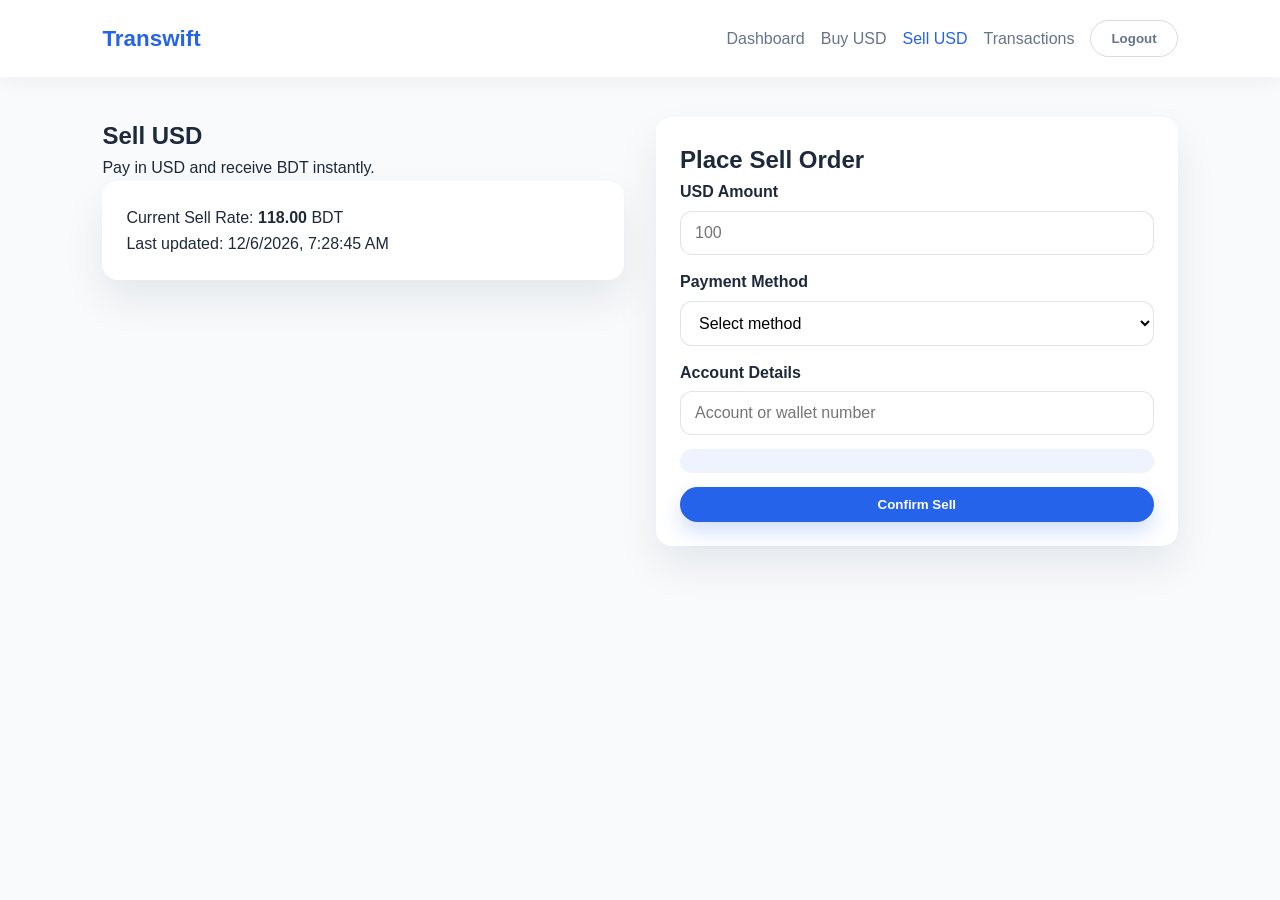
==== sell.html @ 46fa0d20 "Add Transwift USD/BDT exchange website" ====
<!DOCTYPE html>
<html lang="en">
<head>
  <meta charset="UTF-8" />
  <meta name="viewport" content="width=device-width, initial-scale=1.0" />
  <title>Sell USD | Transwift</title>
  <meta name="description" content="Sell USD for BDT instantly with Transwift." />
  <link rel="icon" type="image/svg+xml" href="assets/images/favicon.svg" />
  <link rel="stylesheet" href="css/style.css" />
  <link rel="stylesheet" href="css/dashboard.css" />
  <script defer src="js/main.js"></script>
  <script defer src="js/rates.js"></script>
  <script defer src="js/orders.js"></script>
</head>
<body>
  <header class="site-header">
    <nav class="navbar">
      <a class="logo" href="index.html">Transwift</a>
      <button class="nav-toggle" aria-label="Toggle navigation">☰</button>
      <div class="nav-links">
        <a href="dashboard.html">Dashboard</a>
        <a href="buy.html">Buy USD</a>
        <a href="sell.html" class="active">Sell USD</a>
        <a href="transactions.html">Transactions</a>
        <button class="btn ghost" id="logoutBtn">Logout</button>
      </div>
    </nav>
  </header>

  <main class="order-page">
    <section class="order-summary">
      <h1>Sell USD</h1>
      <p>Pay in USD and receive BDT instantly.</p>
      <div class="card">
        <p>Current Sell Rate: <strong id="sellRate">118.00</strong> BDT</p>
        <p>Last updated: <span id="rateUpdated">--</span></p>
      </div>
    </section>

    <section class="order-form card">
      <h2>Place Sell Order</h2>
      <form id="sellForm" data-type="Sell">
        <label>USD Amount
          <input type="number" id="usdAmount" placeholder="100" required />
        </label>
        <label>Payment Method
          <select id="paymentMethod" required>
            <option value="">Select method</option>
            <option value="Bank Transfer">Bank Transfer</option>
            <option value="bKash">bKash</option>
            <option value="Rocket">Rocket</option>
          </select>
        </label>
        <label>Account Details
          <input type="text" id="accountDetails" placeholder="Account or wallet number" required />
        </label>
        <div class="order-result" id="orderSummary"></div>
        <button class="btn primary" type="submit">Confirm Sell</button>
      </form>
    </section>
  </main>

  <div class="modal" id="orderModal" aria-hidden="true">
    <div class="modal-content">
      <h3>Order Confirmed</h3>
      <p id="modalMessage"></p>
      <button class="btn primary" id="closeModal">Done</button>
    </div>
  </div>
</body>
</html>
---- css/style.css ----
:root {
  --primary: #2563eb;
  --secondary: #1e40af;
  --accent: #10b981;
  --warning: #f59e0b;
  --error: #ef4444;
  --bg: #f8fafc;
  --text: #1e293b;
  --muted: #64748b;
  --white: #ffffff;
  --radius: 16px;
  --shadow: 0 20px 40px rgba(15, 23, 42, 0.08);
}

* {
  box-sizing: border-box;
  margin: 0;
  padding: 0;
  font-family: "Inter", "Segoe UI", sans-serif;
}

body {
  background: var(--bg);
  color: var(--text);
  line-height: 1.6;
}

a {
  text-decoration: none;
  color: inherit;
}

img {
  max-width: 100%;
  display: block;
}

.site-header {
  background: var(--white);
  position: sticky;
  top: 0;
  z-index: 10;
  box-shadow: 0 6px 18px rgba(15, 23, 42, 0.04);
}

.site-header.compact {
  position: static;
  box-shadow: none;
}

.navbar {
  display: flex;
  align-items: center;
  justify-content: space-between;
  padding: 20px 8%;
  gap: 16px;
}

.logo {
  font-size: 1.4rem;
  font-weight: 700;
  color: var(--primary);
}

.nav-links {
  display: flex;
  gap: 16px;
  align-items: center;
}

.nav-links a {
  font-weight: 500;
  color: var(--muted);
}

.nav-links a.active {
  color: var(--primary);
}

.nav-toggle {
  display: none;
  background: none;
  border: none;
  font-size: 1.5rem;
  cursor: pointer;
}

.btn {
  padding: 10px 20px;
  border-radius: 999px;
  border: none;
  font-weight: 600;
  cursor: pointer;
  transition: transform 0.2s ease, box-shadow 0.2s ease;
}

.btn.primary {
  background: var(--primary);
  color: var(--white);
  box-shadow: 0 10px 20px rgba(37, 99, 235, 0.2);
}

.btn.secondary {
  background: rgba(37, 99, 235, 0.1);
  color: var(--primary);
}

.btn.ghost {
  background: transparent;
  border: 1px solid rgba(148, 163, 184, 0.4);
  color: var(--muted);
}

.btn:hover {
  transform: translateY(-1px);
  box-shadow: 0 12px 24px rgba(15, 23, 42, 0.08);
}

.hero {
  display: grid;
  grid-template-columns: repeat(auto-fit, minmax(280px, 1fr));
  gap: 32px;
  align-items: center;
  padding: 80px 8% 40px;
}

.hero-content h1 {
  font-size: clamp(2.3rem, 3vw, 3.4rem);
  margin: 12px 0 16px;
}

.lead {
  color: var(--muted);
  max-width: 560px;
}

.hero-actions {
  display: flex;
  gap: 16px;
  margin-top: 24px;
  flex-wrap: wrap;
}

.pill {
  display: inline-flex;
  padding: 6px 12px;
  border-radius: 999px;
  background: rgba(16, 185, 129, 0.12);
  color: var(--accent);
  font-weight: 600;
}

.hero-card {
  background: var(--white);
  padding: 28px;
  border-radius: var(--radius);
  box-shadow: var(--shadow);
}

.rate-grid {
  display: grid;
  grid-template-columns: repeat(2, 1fr);
  gap: 16px;
  margin: 16px 0;
}

.rate-grid strong {
  font-size: 1.6rem;
}

.rate-updated {
  color: var(--muted);
  font-size: 0.9rem;
}

.trend {
  display: flex;
  gap: 12px;
  margin-top: 12px;
}

.trend-indicator {
  padding: 4px 10px;
  border-radius: 999px;
  font-size: 0.8rem;
  font-weight: 600;
}

.trend-indicator.up {
  background: rgba(16, 185, 129, 0.15);
  color: var(--accent);
}

.trend-indicator.down {
  background: rgba(239, 68, 68, 0.12);
  color: var(--error);
}

.section {
  padding: 40px 8% 20px;
}

.section-header {
  display: flex;
  flex-direction: column;
  gap: 8px;
  margin-bottom: 24px;
}

.section-header p {
  color: var(--muted);
}

.card {
  background: var(--white);
  border-radius: var(--radius);
  padding: 24px;
  box-shadow: var(--shadow);
}

.calculator {
  display: grid;
  gap: 16px;
  grid-template-columns: repeat(auto-fit, minmax(200px, 1fr));
  align-items: end;
}

label {
  display: flex;
  flex-direction: column;
  gap: 6px;
  font-weight: 600;
  color: var(--text);
}

input,
select,
textarea {
  padding: 12px 14px;
  border-radius: 12px;
  border: 1px solid rgba(148, 163, 184, 0.3);
  background: #fff;
  font-size: 1rem;
}

.features .feature-grid {
  display: grid;
  gap: 20px;
  grid-template-columns: repeat(auto-fit, minmax(220px, 1fr));
}

.site-footer {
  display: grid;
  grid-template-columns: repeat(auto-fit, minmax(200px, 1fr));
  gap: 24px;
  padding: 40px 8%;
  background: #0f172a;
  color: #e2e8f0;
  margin-top: 60px;
}

.site-footer a {
  color: #cbd5f5;
  display: block;
  margin-top: 8px;
}

.muted {
  color: var(--muted);
}

.helper {
  color: var(--muted);
  margin-top: 12px;
}

.badge {
  display: inline-flex;
  padding: 4px 10px;
  border-radius: 999px;
  font-size: 0.8rem;
  font-weight: 600;
}

.badge.pending {
  background: rgba(245, 158, 11, 0.15);
  color: var(--warning);
}

.badge.completed {
  background: rgba(16, 185, 129, 0.15);
  color: var(--accent);
}

.badge.cancelled {
  background: rgba(239, 68, 68, 0.15);
  color: var(--error);
}

.modal {
  position: fixed;
  inset: 0;
  background: rgba(15, 23, 42, 0.4);
  display: none;
  align-items: center;
  justify-content: center;
  padding: 24px;
}

.modal.active {
  display: flex;
}

.modal-content {
  background: var(--white);
  padding: 24px;
  border-radius: var(--radius);
  max-width: 380px;
  text-align: center;
  box-shadow: var(--shadow);
}

.toast {
  position: fixed;
  top: 20px;
  right: 20px;
  background: var(--primary);
  color: var(--white);
  padding: 12px 18px;
  border-radius: 12px;
  box-shadow: var(--shadow);
  z-index: 20;
  opacity: 0;
  transform: translateY(-10px);
  transition: all 0.3s ease;
}

.toast.show {
  opacity: 1;
  transform: translateY(0);
}

@media (max-width: 900px) {
  .nav-links {
    position: absolute;
    top: 72px;
    right: 8%;
    background: var(--white);
    flex-direction: column;
    padding: 16px;
    border-radius: 16px;
    box-shadow: var(--shadow);
    display: none;
  }

  .nav-links.open {
    display: flex;
  }

  .nav-toggle {
    display: inline-flex;
  }
}

@media (max-width: 700px) {
  .hero {
    padding: 60px 8% 20px;
  }

  .navbar {
    padding: 18px 6%;
  }
}
---- css/dashboard.css ----
.dashboard,
.order-page,
.transactions-page,
.contact-page {
  padding: 40px 8% 60px;
  display: grid;
  gap: 32px;
}

.dashboard-hero {
  display: flex;
  justify-content: space-between;
  gap: 24px;
  flex-wrap: wrap;
}

.dashboard-card {
  background: var(--white);
  padding: 20px;
  border-radius: var(--radius);
  box-shadow: var(--shadow);
  min-width: 240px;
}

.stats-grid {
  display: grid;
  gap: 20px;
  grid-template-columns: repeat(auto-fit, minmax(200px, 1fr));
}

.recent-orders table,
.transactions-page table,
.admin-dashboard table {
  width: 100%;
  border-collapse: collapse;
}

th,
td {
  text-align: left;
  padding: 12px;
  border-bottom: 1px solid rgba(148, 163, 184, 0.2);
}

tr:nth-child(even) {
  background: #f1f5f9;
}

.order-page {
  grid-template-columns: repeat(auto-fit, minmax(280px, 1fr));
}

.order-form form {
  display: grid;
  gap: 14px;
}

.order-result {
  background: rgba(37, 99, 235, 0.08);
  padding: 12px;
  border-radius: 12px;
  font-weight: 600;
}

.filters {
  display: flex;
  gap: 12px;
  flex-wrap: wrap;
}

.contact-card form {
  display: grid;
  gap: 14px;
}
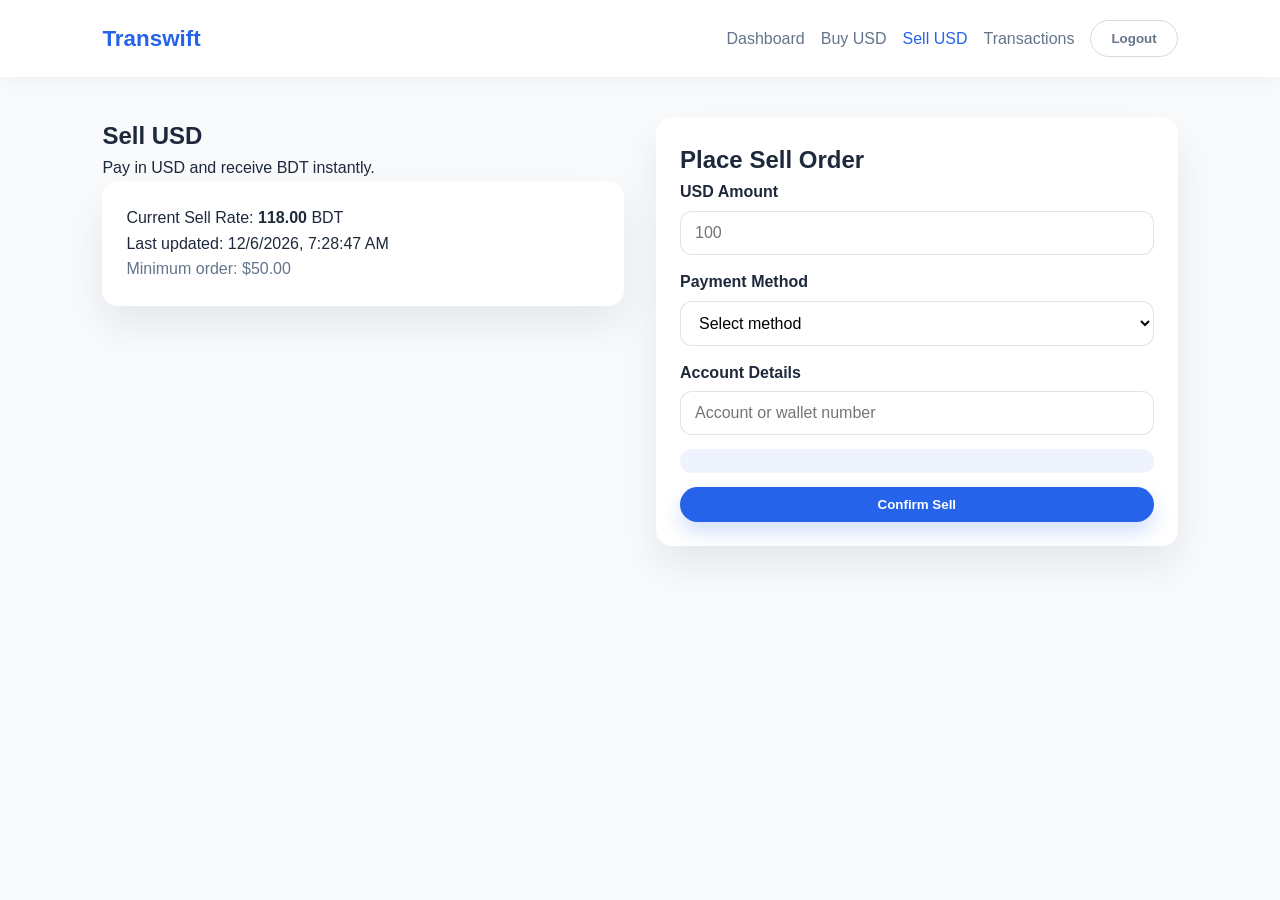
==== commit 01a5342e: "Add admin-controlled gateways and minimum order" ====
--- a/sell.html
+++ b/sell.html
@@ -34,6 +34,7 @@
       <div class="card">
         <p>Current Sell Rate: <strong id="sellRate">118.00</strong> BDT</p>
         <p>Last updated: <span id="rateUpdated">--</span></p>
+        <p class="muted">Minimum order: $<span id="minOrder">--</span></p>
       </div>
     </section>
 
@@ -44,12 +45,7 @@
           <input type="number" id="usdAmount" placeholder="100" required />
         </label>
         <label>Payment Method
-          <select id="paymentMethod" required>
-            <option value="">Select method</option>
-            <option value="Bank Transfer">Bank Transfer</option>
-            <option value="bKash">bKash</option>
-            <option value="Rocket">Rocket</option>
-          </select>
+          <select id="paymentMethod" required></select>
         </label>
         <label>Account Details
           <input type="text" id="accountDetails" placeholder="Account or wallet number" required />
